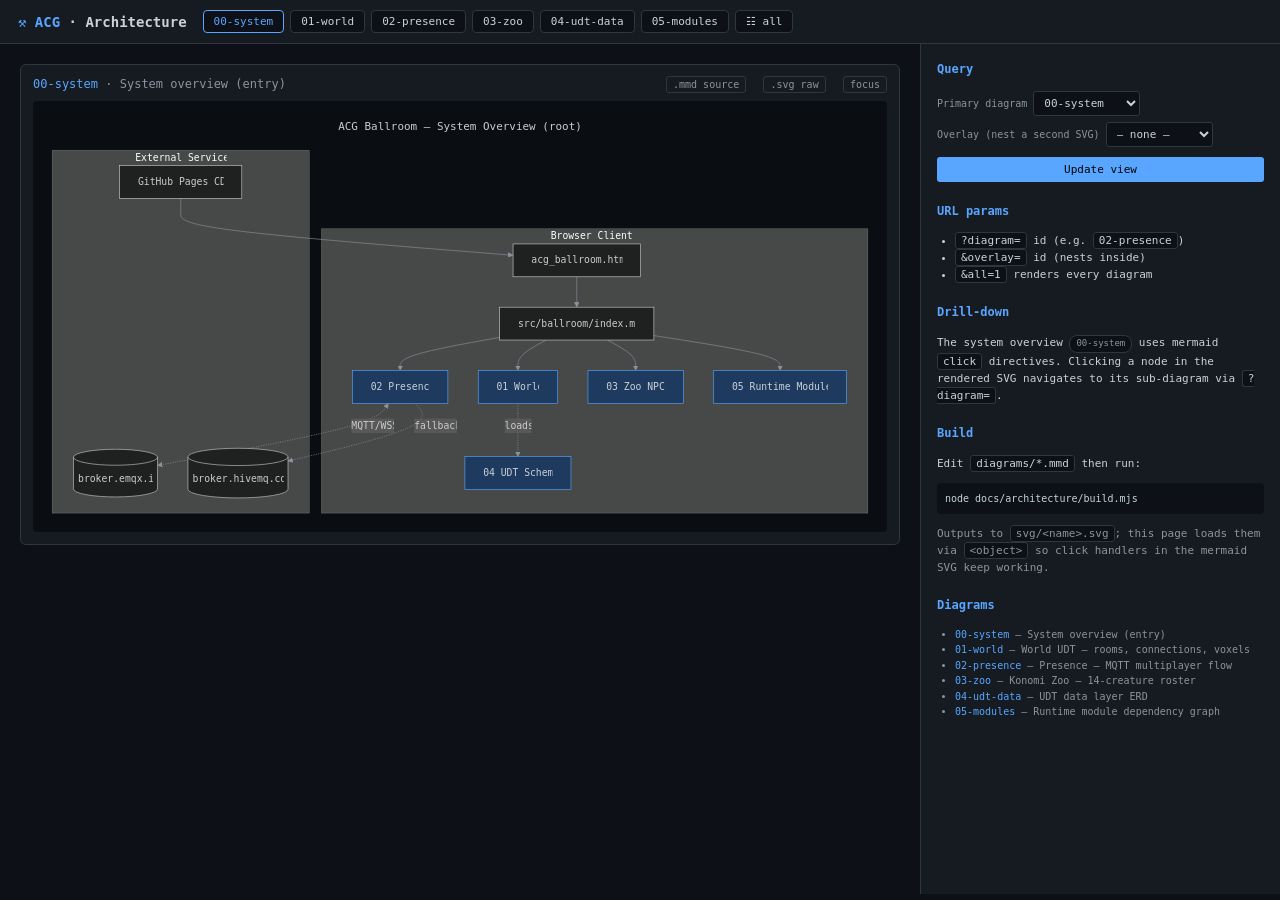
==== docs/architecture/index.html @ 46cf14de "docs: nested architecture explorer (mermaid -> svg) - 6 source diagrams in docs/architecture/diagram" ====
<!doctype html>
<html lang="en">
<head>
  <meta charset="utf-8" />
  <title>ACG · Architecture Explorer</title>
  <meta name="viewport" content="width=device-width,initial-scale=1" />
  <style>
    :root {
      --bg: #0d1117; --panel: #161b22; --border: #30363d;
      --fg: #c9d1d9; --muted: #8b949e; --accent: #58a6ff; --new: #3fb950;
    }
    * { box-sizing: border-box; }
    html, body { margin: 0; height: 100%; background: var(--bg); color: var(--fg);
      font-family: ui-monospace, Menlo, Consolas, monospace; }
    header {
      display: flex; align-items: center; gap: 16px;
      padding: 10px 18px; background: var(--panel); border-bottom: 1px solid var(--border);
    }
    header h1 { margin: 0; font-size: 14px; font-weight: 600; }
    header h1 a { color: var(--accent); text-decoration: none; }
    nav { display: flex; gap: 6px; flex-wrap: wrap; flex: 1; }
    nav a {
      padding: 4px 10px; font-size: 11px; color: var(--fg);
      background: var(--bg); border: 1px solid var(--border); border-radius: 4px;
      text-decoration: none;
    }
    nav a.active { border-color: var(--accent); color: var(--accent); }
    nav a:hover { border-color: var(--accent); }
    main {
      display: grid; grid-template-columns: 1fr 360px;
      height: calc(100vh - 50px);
    }
    #stage {
      overflow: auto; padding: 20px; display: flex; flex-direction: column;
      gap: 18px; align-items: stretch;
    }
    .diagram-card {
      background: var(--panel); border: 1px solid var(--border); border-radius: 6px;
      padding: 12px;
    }
    .diagram-card h2 {
      margin: 0 0 10px; font-size: 12px; color: var(--muted); font-weight: 500;
      display: flex; justify-content: space-between; align-items: center;
    }
    .diagram-card h2 .id { color: var(--accent); }
    .diagram-card h2 .actions a {
      font-size: 10px; color: var(--muted); text-decoration: none;
      margin-left: 10px; padding: 2px 6px; border: 1px solid var(--border); border-radius: 3px;
    }
    .diagram-card h2 .actions a:hover { color: var(--accent); border-color: var(--accent); }
    .svg-host {
      background: #0a0e13; border-radius: 4px; padding: 14px; overflow: auto;
      min-height: 120px; position: relative;
    }
    .svg-host object, .svg-host svg { max-width: 100%; height: auto; display: block; }
    .svg-host.nested {
      border: 1px dashed var(--new); margin-top: 12px; background: #08110a;
    }
    .svg-host.nested::before {
      content: 'nested ↳'; position: absolute; top: 4px; right: 8px;
      font-size: 9px; color: var(--new);
    }
    aside {
      background: var(--panel); border-left: 1px solid var(--border);
      padding: 16px; overflow: auto; font-size: 11px; line-height: 1.55;
    }
    aside h3 { margin-top: 0; font-size: 12px; color: var(--accent); }
    aside code, aside kbd {
      background: var(--bg); padding: 1px 5px; border-radius: 3px; border: 1px solid var(--border);
    }
    aside ul { padding-left: 18px; }
    .query-builder { display: flex; flex-direction: column; gap: 6px; margin-top: 8px; }
    .query-builder label { font-size: 10px; color: var(--muted); }
    .query-builder input, .query-builder select {
      background: var(--bg); color: var(--fg); border: 1px solid var(--border);
      padding: 4px 6px; border-radius: 3px; font-family: inherit; font-size: 11px;
    }
    .query-builder button {
      background: var(--accent); color: #000; border: none; padding: 6px 10px;
      border-radius: 3px; font-family: inherit; font-size: 11px; cursor: pointer;
      margin-top: 4px;
    }
    .empty { color: var(--muted); font-style: italic; padding: 40px; text-align: center; }
    .badge { display: inline-block; padding: 1px 6px; border-radius: 8px;
      font-size: 9px; background: var(--bg); border: 1px solid var(--border); color: var(--muted); }
  </style>
</head>
<body>
  <header>
    <h1><a href="../../">⚒ ACG</a> · Architecture</h1>
    <nav id="nav"></nav>
  </header>

  <main>
    <section id="stage"></section>
    <aside>
      <h3>Query</h3>
      <div class="query-builder">
        <label>Primary diagram
          <select id="q-primary"></select>
        </label>
        <label>Overlay (nest a second SVG)
          <select id="q-overlay"><option value="">— none —</option></select>
        </label>
        <button id="q-go">Update view</button>
      </div>

      <h3 style="margin-top: 20px;">URL params</h3>
      <ul>
        <li><code>?diagram=</code> id (e.g. <code>02-presence</code>)</li>
        <li><code>&overlay=</code> id (nests inside)</li>
        <li><code>&all=1</code> renders every diagram</li>
      </ul>

      <h3 style="margin-top: 20px;">Drill-down</h3>
      <p>The system overview <span class="badge">00-system</span> uses mermaid <code>click</code> directives.
      Clicking a node in the rendered SVG navigates to its sub-diagram via <code>?diagram=</code>.</p>

      <h3 style="margin-top: 20px;">Build</h3>
      <p>Edit <code>diagrams/*.mmd</code> then run:</p>
      <pre style="background: var(--bg); padding: 8px; border-radius: 4px; overflow:auto; font-size:10px;">node docs/architecture/build.mjs</pre>
      <p style="color: var(--muted);">Outputs to <code>svg/&lt;name&gt;.svg</code>; this page loads them via <code>&lt;object&gt;</code> so click handlers in the mermaid SVG keep working.</p>

      <h3 style="margin-top: 20px;">Diagrams</h3>
      <ul id="diag-list" style="font-size: 10px; color: var(--muted);"></ul>
    </aside>
  </main>

  <script>
    // ── Diagram registry ───────────────────────────────────────────────────
    // Order = nav order. Title = aside hover text.
    const DIAGRAMS = [
      { id: '00-system',    title: 'System overview (entry)' },
      { id: '01-world',     title: 'World UDT — rooms, connections, voxels' },
      { id: '02-presence',  title: 'Presence — MQTT multiplayer flow' },
      { id: '03-zoo',       title: 'Konomi Zoo — 14-creature roster' },
      { id: '04-udt-data',  title: 'UDT data layer ERD' },
      { id: '05-modules',   title: 'Runtime module dependency graph' },
    ];

    const params = new URLSearchParams(location.search);
    const primary  = params.get('diagram') || '00-system';
    const overlay  = params.get('overlay') || '';
    const showAll  = params.get('all') === '1';

    // ── Build top nav ──────────────────────────────────────────────────────
    const nav = document.getElementById('nav');
    DIAGRAMS.forEach((d) => {
      const a = document.createElement('a');
      a.href = `?diagram=${d.id}`;
      a.textContent = d.id;
      a.title = d.title;
      if (!showAll && d.id === primary) a.classList.add('active');
      nav.appendChild(a);
    });
    const all = document.createElement('a');
    all.href = '?all=1'; all.textContent = '☷ all';
    if (showAll) all.classList.add('active');
    nav.appendChild(all);

    // ── Build right-rail diagram list ─────────────────────────────────────
    const list = document.getElementById('diag-list');
    DIAGRAMS.forEach((d) => {
      const li = document.createElement('li');
      li.innerHTML = `<a href="?diagram=${d.id}" style="color:var(--accent);text-decoration:none;">${d.id}</a> — ${d.title}`;
      list.appendChild(li);
    });

    // ── Query builder selects ─────────────────────────────────────────────
    const qp = document.getElementById('q-primary');
    const qo = document.getElementById('q-overlay');
    DIAGRAMS.forEach((d) => {
      qp.add(new Option(d.id, d.id, false, d.id === primary));
      qo.add(new Option(d.id, d.id, false, d.id === overlay));
    });
    document.getElementById('q-go').addEventListener('click', () => {
      const u = new URL(location.href);
      u.searchParams.set('diagram', qp.value);
      if (qo.value) u.searchParams.set('overlay', qo.value);
      else u.searchParams.delete('overlay');
      u.searchParams.delete('all');
      location.href = u.toString();
    });

    // ── Render a single card ──────────────────────────────────────────────
    function card(id, nested = false) {
      const meta = DIAGRAMS.find((d) => d.id === id);
      if (!meta) return null;
      const el = document.createElement('div');
      el.className = 'diagram-card';
      el.innerHTML = `
        <h2>
          <span><span class="id">${id}</span> · ${meta.title}</span>
          <span class="actions">
            <a href="diagrams/${id}.mmd" target="_blank">.mmd source</a>
            <a href="svg/${id}.svg" target="_blank">.svg raw</a>
            ${nested ? '' : `<a href="?diagram=${id}">focus</a>`}
          </span>
        </h2>
        <div class="svg-host${nested ? ' nested' : ''}">
          <object type="image/svg+xml" data="svg/${id}.svg" aria-label="${meta.title}"></object>
        </div>
      `;
      return el;
    }

    // ── Mount ─────────────────────────────────────────────────────────────
    const stage = document.getElementById('stage');
    if (showAll) {
      DIAGRAMS.forEach((d) => stage.appendChild(card(d.id)));
    } else {
      const main = card(primary);
      if (main) {
        stage.appendChild(main);
        if (overlay && overlay !== primary) {
          // Nest the overlay SVG INSIDE the same card. True SVG-in-SVG via <object>.
          const host = main.querySelector('.svg-host');
          const sub = card(overlay, true);
          if (sub) host.appendChild(sub);
        }
      } else {
        stage.innerHTML = `<div class="empty">unknown diagram: ${primary}</div>`;
      }
    }

    // ── Inject click handlers into loaded SVGs ────────────────────────────
    // Mermaid emits <a xlink:href="?diagram=…"> for `click` directives but the
    // <object> sandbox would navigate the embedded document. Intercept and
    // route via the parent.
    document.addEventListener('load', (e) => {
      if (!(e.target instanceof HTMLObjectElement)) return;
      try {
        const doc = e.target.contentDocument;
        if (!doc) return;
        doc.querySelectorAll('a').forEach((a) => {
          const href = a.getAttribute('xlink:href') || a.getAttribute('href') || '';
          if (!href) return;
          a.addEventListener('click', (ev) => {
            ev.preventDefault();
            // Resolve relative to this page, not the SVG.
            const target = href.startsWith('?')
              ? new URL(href, location.href).toString()
              : href;
            window.parent ? (window.parent.location.href = target) : (location.href = target);
          });
          a.style.cursor = 'pointer';
        });
      } catch (_) { /* cross-origin, give up */ }
    }, true);
  </script>
</body>
</html>
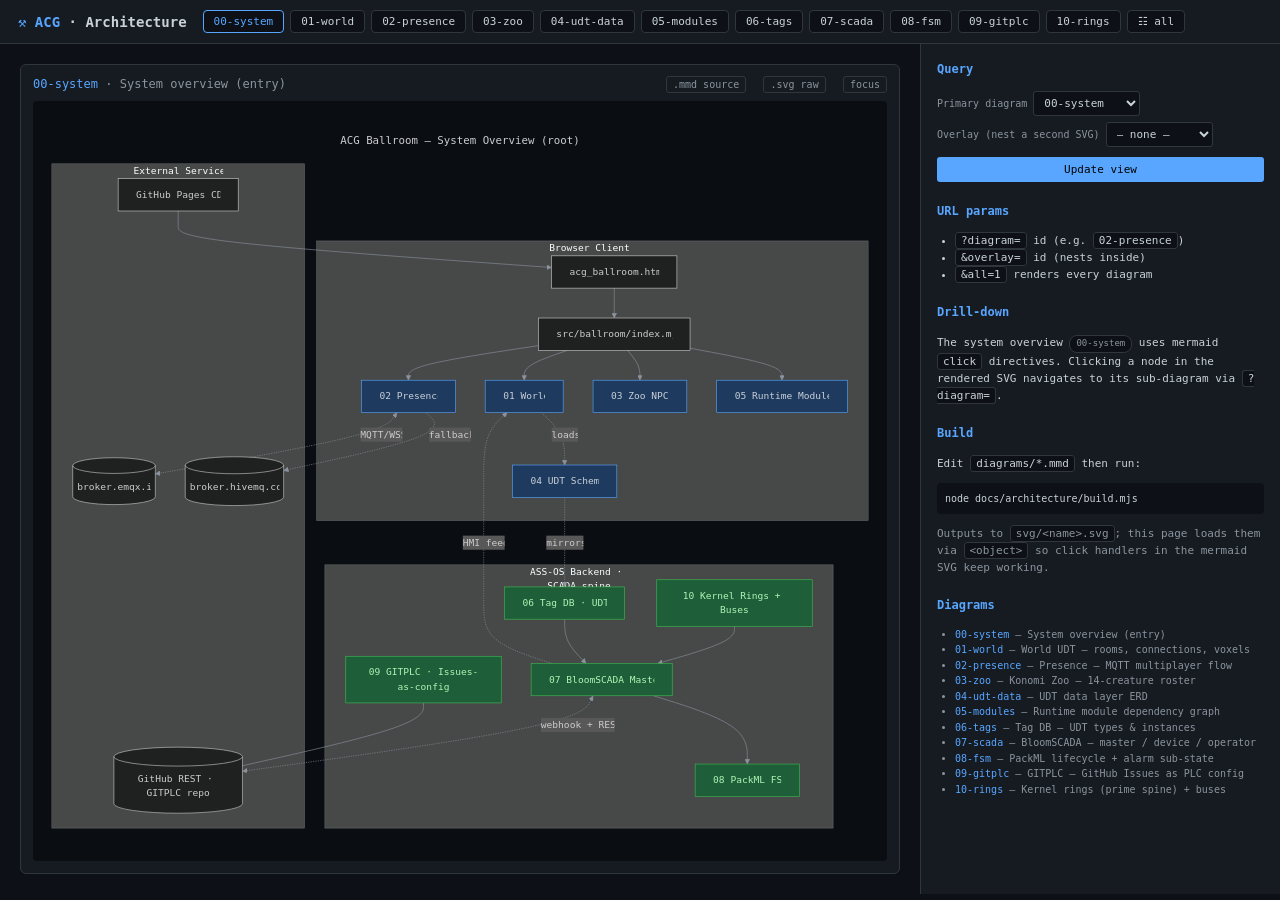
==== commit 1caa5395: "docs: add SCADA/PLC/HMI/Tag/FSM diagrams (06-10) - 06-tags    : Tag DB UDT ERD (Sensor Status Comman" ====
--- a/docs/architecture/index.html
+++ b/docs/architecture/index.html
@@ -136,6 +136,11 @@
       { id: '03-zoo',       title: 'Konomi Zoo — 14-creature roster' },
       { id: '04-udt-data',  title: 'UDT data layer ERD' },
       { id: '05-modules',   title: 'Runtime module dependency graph' },
+      { id: '06-tags',      title: 'Tag DB — UDT types & instances' },
+      { id: '07-scada',     title: 'BloomSCADA — master / device / operator' },
+      { id: '08-fsm',       title: 'PackML lifecycle + alarm sub-state' },
+      { id: '09-gitplc',    title: 'GITPLC — GitHub Issues as PLC config' },
+      { id: '10-rings',     title: 'Kernel rings (prime spine) + buses' },
     ];
 
     const params = new URLSearchParams(location.search);
@@ -232,12 +237,24 @@
       try {
         const doc = e.target.contentDocument;
         if (!doc) return;
+        // Auto-size <object> to the SVG's intrinsic height so we don't clip.
+        const root = doc.documentElement;
+        if (root) {
+          const vb = (root.getAttribute('viewBox') || '').split(/\s+/).map(parseFloat);
+          const vbw = vb[2] || 0, vbh = vb[3] || 0;
+          if (vbw && vbh) {
+            const hostW = e.target.parentElement.clientWidth - 4;
+            // Mermaid usually sets width="100%". Render at host width, scale height by aspect.
+            const renderW = Math.min(hostW, vbw * 1.5); // allow some upscaling
+            e.target.style.width  = renderW + 'px';
+            e.target.style.height = (renderW * vbh / vbw + 8) + 'px';
+          }
+        }
         doc.querySelectorAll('a').forEach((a) => {
           const href = a.getAttribute('xlink:href') || a.getAttribute('href') || '';
           if (!href) return;
           a.addEventListener('click', (ev) => {
             ev.preventDefault();
-            // Resolve relative to this page, not the SVG.
             const target = href.startsWith('?')
               ? new URL(href, location.href).toString()
               : href;
